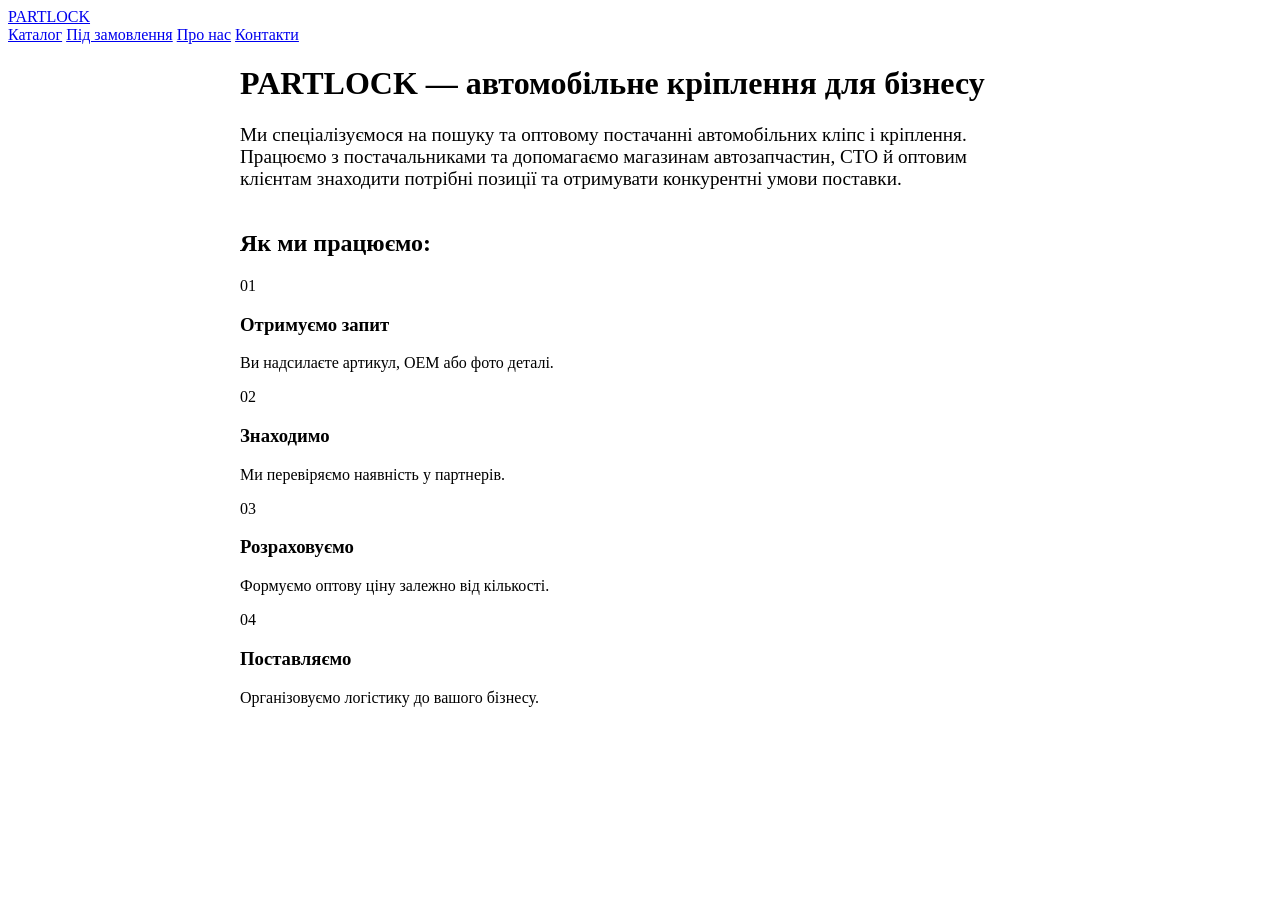
==== about.html @ 79aca122 "Create about.html" ====
<!DOCTYPE html>
<html lang="uk">
<head>
    <meta charset="UTF-8">
    <meta name="viewport" content="width=device-width, initial-scale=1.0">
    <title>Про нас | PARTLOCK</title>
    <link rel="stylesheet" href="css/style.css">
</head>
<body>
    <header class="header">
        <div class="container nav-bar">
            <a href="index.html" class="logo">PARTLOCK</a>
            <nav class="desktop-nav">
                <a href="catalog.html">Каталог</a>
                <a href="custom-order.html">Під замовлення</a>
                <a href="about.html" class="active">Про нас</a>
                <a href="contacts.html">Контакти</a>
            </nav>
        </div>
    </header>

    <main class="container generic-page">
        <div style="max-width: 800px; margin: 0 auto;">
            <h1>PARTLOCK — автомобільне кріплення для бізнесу</h1>
            <p class="mt-20 text-muted" style="font-size: 1.2rem;">Ми спеціалізуємося на пошуку та оптовому постачанні автомобільних кліпс і кріплення. Працюємо з постачальниками та допомагаємо магазинам автозапчастин, СТО й оптовим клієнтам знаходити потрібні позиції та отримувати конкурентні умови поставки.</p>
            
            <h2 class="mt-20" style="margin-top: 40px; margin-bottom: 20px;">Як ми працюємо:</h2>
            <div class="features">
                <div class="feature-card">
                    <div class="feature-number">01</div>
                    <h3>Отримуємо запит</h3>
                    <p>Ви надсилаєте артикул, OEM або фото деталі.</p>
                </div>
                <div class="feature-card">
                    <div class="feature-number">02</div>
                    <h3>Знаходимо</h3>
                    <p>Ми перевіряємо наявність у партнерів.</p>
                </div>
                <div class="feature-card">
                    <div class="feature-number">03</div>
                    <h3>Розраховуємо</h3>
                    <p>Формуємо оптову ціну залежно від кількості.</p>
                </div>
                <div class="feature-card">
                    <div class="feature-number">04</div>
                    <h3>Поставляємо</h3>
                    <p>Організовуємо логістику до вашого бізнесу.</p>
                </div>
            </div>
        </div>
    </main>
    <script src="js/app.js"></script>
</body>
</html>
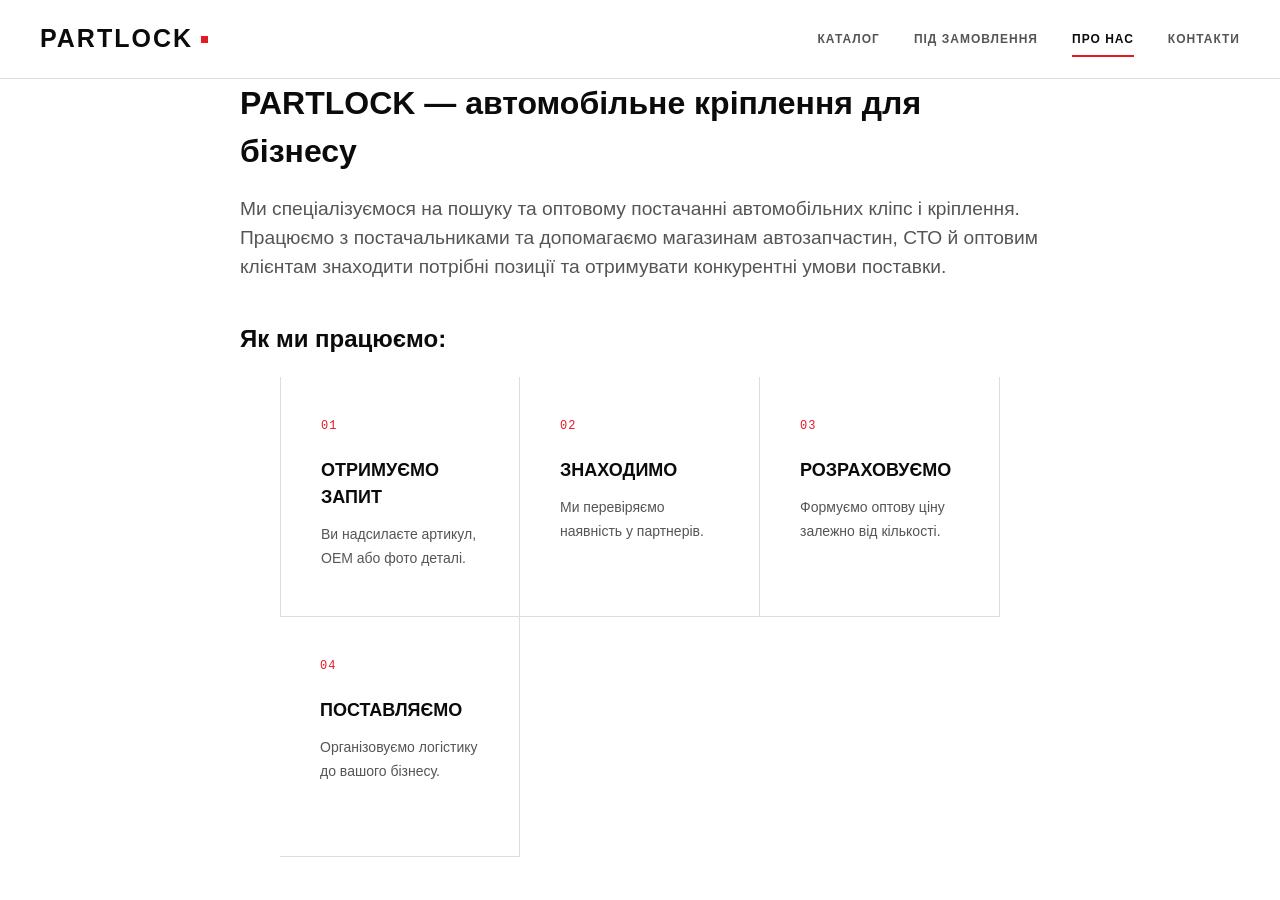
==== commit c7cbd243: "Update about.html" ====
--- a/about.html
+++ b/about.html
@@ -3,6 +3,7 @@
 <head>
     <meta charset="UTF-8">
     <meta name="viewport" content="width=device-width, initial-scale=1.0">
+    <link rel="icon" type="image/png" href="partlook_1_-removebg-preview.png">
     <title>Про нас | PARTLOCK</title>
     <link rel="stylesheet" href="css/style.css">
 </head>
--- a/css/style.css
+++ b/css/style.css
@@ -0,0 +1,1509 @@
+/* =========================================================
+   PARTLOCK — B2B AUTOMOTIVE DESIGN SYSTEM
+   Version 2.0
+   HTML / JS compatible with existing project
+   ========================================================= */
+
+:root {
+    --black: #0b0b0b;
+    --graphite: #171717;
+    --graphite-2: #242424;
+    --gray-dark: #555;
+    --gray: #888;
+    --gray-light: #f4f4f4;
+    --gray-soft: #fafafa;
+    --border: #dedede;
+    --border-dark: #bdbdbd;
+    --white: #ffffff;
+
+    --red: #e21b23;
+    --red-dark: #c9141b;
+
+    --viber: #7360f2;
+
+    --font-main:
+        Inter,
+        -apple-system,
+        BlinkMacSystemFont,
+        "Segoe UI",
+        Roboto,
+        Arial,
+        sans-serif;
+
+    --font-tech:
+        "Courier New",
+        Courier,
+        monospace;
+}
+
+/* =========================================================
+   RESET
+   ========================================================= */
+
+* {
+    margin: 0;
+    padding: 0;
+    box-sizing: border-box;
+}
+
+html {
+    scroll-behavior: smooth;
+}
+
+body {
+    min-height: 100vh;
+    background: var(--white);
+    color: var(--black);
+    font-family: var(--font-main);
+    line-height: 1.5;
+    -webkit-font-smoothing: antialiased;
+}
+
+button,
+input,
+select {
+    font: inherit;
+}
+
+button {
+    cursor: pointer;
+}
+
+a {
+    color: inherit;
+}
+
+img {
+    max-width: 100%;
+}
+
+/* =========================================================
+   GLOBAL
+   ========================================================= */
+
+main {
+    flex: 1;
+}
+
+.container {
+    width: 100%;
+    max-width: 1440px;
+    margin: 0 auto;
+    padding-left: 40px;
+    padding-right: 40px;
+}
+
+.w-100 {
+    width: 100%;
+}
+
+.mt-20 {
+    margin-top: 20px;
+}
+
+.text-center {
+    text-align: center;
+}
+
+.text-muted {
+    color: var(--gray-dark);
+}
+
+/* =========================================================
+   HEADER
+   ========================================================= */
+
+.header {
+    position: sticky;
+    top: 0;
+    z-index: 500;
+
+    width: 100%;
+
+    background: rgba(255, 255, 255, 0.96);
+    border-bottom: 1px solid var(--border);
+
+    backdrop-filter: blur(10px);
+}
+
+.nav-bar {
+    height: 78px;
+
+    display: flex;
+    align-items: center;
+    justify-content: space-between;
+}
+
+/* PARTLOCK LOGO */
+
+.logo {
+    position: relative;
+
+    display: inline-flex;
+    align-items: center;
+
+    color: var(--black);
+    text-decoration: none;
+
+    font-size: 25px;
+    font-weight: 800;
+    letter-spacing: 2px;
+}
+
+.logo::after {
+    content: "";
+
+    width: 7px;
+    height: 7px;
+
+    margin-left: 8px;
+
+    background: var(--red);
+}
+
+/* NAVIGATION */
+
+.desktop-nav {
+    display: flex;
+    align-items: center;
+    gap: 34px;
+}
+
+.desktop-nav a {
+    position: relative;
+
+    color: var(--gray-dark);
+    text-decoration: none;
+
+    font-size: 12px;
+    font-weight: 700;
+    letter-spacing: 1px;
+    text-transform: uppercase;
+
+    transition: color 0.2s ease;
+}
+
+.desktop-nav a::after {
+    content: "";
+
+    position: absolute;
+
+    left: 0;
+    bottom: -9px;
+
+    width: 0;
+    height: 2px;
+
+    background: var(--red);
+
+    transition: width 0.2s ease;
+}
+
+.desktop-nav a:hover,
+.desktop-nav a.active {
+    color: var(--black);
+}
+
+.desktop-nav a:hover::after,
+.desktop-nav a.active::after {
+    width: 100%;
+}
+
+/* =========================================================
+   BUTTONS
+   ========================================================= */
+
+.btn {
+    display: inline-flex;
+    align-items: center;
+    justify-content: center;
+
+    min-height: 44px;
+
+    padding: 12px 22px;
+
+    border: 1px solid var(--black);
+    border-radius: 0;
+
+    background: var(--black);
+    color: var(--white);
+
+    font-size: 12px;
+    font-weight: 700;
+    letter-spacing: 0.8px;
+    text-transform: uppercase;
+
+    text-decoration: none;
+
+    transition:
+        background 0.2s ease,
+        border-color 0.2s ease,
+        color 0.2s ease,
+        transform 0.2s ease;
+}
+
+.btn:hover {
+    background: var(--red);
+    border-color: var(--red);
+    color: var(--white);
+}
+
+.btn:active {
+    transform: translateY(1px);
+}
+
+.btn-primary {
+    background: var(--black);
+    border-color: var(--black);
+    color: var(--white);
+}
+
+.btn-primary:hover {
+    background: var(--red);
+    border-color: var(--red);
+}
+
+.btn-secondary {
+    background: var(--gray-light);
+    border-color: var(--border);
+    color: var(--black);
+}
+
+.btn-secondary:hover {
+    background: var(--black);
+    border-color: var(--black);
+    color: var(--white);
+}
+
+.btn-outline {
+    background: transparent;
+    border-color: var(--black);
+    color: var(--black);
+}
+
+.btn-outline:hover {
+    background: var(--black);
+    border-color: var(--black);
+    color: var(--white);
+}
+
+.btn-viber {
+    background: var(--viber);
+    border-color: var(--viber);
+    color: var(--white);
+}
+
+.btn-viber:hover {
+    background: #5d4bd4;
+    border-color: #5d4bd4;
+}
+
+.btn-ask-price {
+    margin-top: 4px;
+}
+
+/* =========================================================
+   HOME / HERO
+   ========================================================= */
+
+.hero {
+    padding: 110px 40px 100px;
+
+    background:
+        linear-gradient(
+            90deg,
+            rgba(0, 0, 0, 0.025) 1px,
+            transparent 1px
+        ),
+        linear-gradient(
+            rgba(0, 0, 0, 0.025) 1px,
+            transparent 1px
+        ),
+        var(--white);
+
+    background-size: 40px 40px;
+
+    border-bottom: 1px solid var(--border);
+}
+
+.hero h1 {
+    max-width: 900px;
+
+    margin-bottom: 24px;
+
+    color: var(--black);
+
+    font-size: clamp(40px, 6vw, 76px);
+    font-weight: 800;
+    line-height: 1.02;
+    letter-spacing: -2px;
+    text-transform: uppercase;
+}
+
+.hero h1::before {
+    content: "PARTLOCK / B2B AUTOMOTIVE";
+
+    display: block;
+
+    margin-bottom: 20px;
+
+    color: var(--red);
+
+    font-family: var(--font-tech);
+    font-size: 11px;
+    font-weight: 400;
+    letter-spacing: 2px;
+}
+
+.hero p {
+    max-width: 650px;
+
+    margin-bottom: 38px;
+
+    color: var(--gray-dark);
+
+    font-size: 18px;
+    line-height: 1.7;
+}
+
+.hero-buttons {
+    display: flex;
+    gap: 12px;
+    flex-wrap: wrap;
+}
+
+/* =========================================================
+   FEATURES
+   ========================================================= */
+
+.features {
+    display: grid;
+    grid-template-columns: repeat(3, 1fr);
+
+    max-width: 1440px;
+
+    margin: 0 auto;
+
+    padding: 0 40px;
+}
+
+.feature-card {
+    min-height: 240px;
+
+    padding: 40px;
+
+    background: var(--white);
+
+    border-right: 1px solid var(--border);
+    border-bottom: 1px solid var(--border);
+
+    border-radius: 0;
+
+    transition: background 0.2s ease;
+}
+
+.feature-card:first-child {
+    border-left: 1px solid var(--border);
+}
+
+.feature-card:hover {
+    background: var(--gray-soft);
+}
+
+.feature-number {
+    margin-bottom: 22px;
+
+    color: var(--red);
+
+    font-family: var(--font-tech);
+    font-size: 12px;
+    font-weight: 400;
+    letter-spacing: 1px;
+}
+
+.feature-card h3 {
+    margin-bottom: 12px;
+
+    font-size: 18px;
+    font-weight: 700;
+    text-transform: uppercase;
+}
+
+.feature-card p {
+    color: var(--gray-dark);
+
+    font-size: 14px;
+    line-height: 1.7;
+}
+
+/* =========================================================
+   CATALOG PAGE
+   ========================================================= */
+
+.catalog-page {
+    padding-top: 55px;
+    padding-bottom: 80px;
+}
+
+.catalog-header {
+    position: relative;
+
+    margin-bottom: 45px;
+
+    padding-bottom: 30px;
+
+    border-bottom: 1px solid var(--border);
+}
+
+.catalog-header::before {
+    content: "CATALOG / SYSTEM";
+
+    display: block;
+
+    margin-bottom: 12px;
+
+    color: var(--red);
+
+    font-family: var(--font-tech);
+    font-size: 10px;
+    letter-spacing: 2px;
+}
+
+.catalog-header h1 {
+    margin-bottom: 8px;
+
+    font-size: 38px;
+    font-weight: 800;
+    line-height: 1.1;
+    letter-spacing: -0.8px;
+    text-transform: uppercase;
+}
+
+.catalog-header p {
+    margin-bottom: 28px;
+
+    color: var(--gray-dark);
+
+    font-size: 15px;
+}
+
+/* SEARCH */
+
+.search-wrapper {
+    position: relative;
+}
+
+.search-wrapper::before {
+    content: "SEARCH";
+
+    position: absolute;
+
+    top: -7px;
+    left: 14px;
+
+    padding: 0 5px;
+
+    background: var(--white);
+
+    color: var(--red);
+
+    font-family: var(--font-tech);
+    font-size: 9px;
+    letter-spacing: 1px;
+
+    z-index: 1;
+}
+
+.search-wrapper input {
+    width: 100%;
+
+    height: 52px;
+
+    padding: 0 16px;
+
+    background: var(--gray-soft);
+
+    border: 1px solid var(--border);
+    border-radius: 0;
+
+    color: var(--black);
+
+    font-size: 14px;
+
+    outline: none;
+
+    transition: border 0.2s ease;
+}
+
+.search-wrapper input:focus {
+    background: var(--white);
+
+    border-color: var(--black);
+
+    box-shadow: inset 3px 0 0 var(--red);
+}
+
+.search-wrapper input::placeholder {
+    color: #999;
+}
+
+/* MOBILE FILTER BUTTON */
+
+.mobile-filter-btn {
+    display: none;
+}
+
+/* =========================================================
+   CATALOG LAYOUT
+   ========================================================= */
+
+.catalog-layout {
+    display: grid;
+
+    grid-template-columns: 250px minmax(0, 1fr);
+
+    gap: 45px;
+}
+
+/* =========================================================
+   SIDEBAR
+   ========================================================= */
+
+.sidebar {
+    width: 100%;
+}
+
+.filter-group {
+    margin-bottom: 30px;
+}
+
+.filter-group h3 {
+    margin-bottom: 14px;
+
+    padding-bottom: 11px;
+
+    border-bottom: 1px solid var(--border);
+
+    color: var(--black);
+
+    font-size: 11px;
+    font-weight: 800;
+    letter-spacing: 1px;
+    text-transform: uppercase;
+}
+
+.filter-options label {
+    display: flex;
+    align-items: center;
+
+    min-height: 30px;
+
+    margin-bottom: 5px;
+
+    color: var(--gray-dark);
+
+    font-size: 13px;
+
+    cursor: pointer;
+
+    transition: color 0.15s ease;
+}
+
+.filter-options label:hover {
+    color: var(--black);
+}
+
+.filter-options input {
+    width: 15px;
+    height: 15px;
+
+    margin-right: 10px;
+
+    accent-color: var(--red);
+
+    cursor: pointer;
+}
+
+.sidebar .btn-secondary {
+    margin-top: 5px;
+}
+
+/* =========================================================
+   CATALOG CONTROLS
+   ========================================================= */
+
+.catalog-controls {
+    display: flex;
+    align-items: center;
+    justify-content: space-between;
+
+    min-height: 45px;
+
+    margin-bottom: 22px;
+
+    padding-bottom: 15px;
+
+    border-bottom: 1px solid var(--border);
+}
+
+#resultCount {
+    color: var(--gray-dark);
+
+    font-family: var(--font-tech);
+    font-size: 11px;
+    text-transform: uppercase;
+    letter-spacing: 0.5px;
+}
+
+.sort-wrapper {
+    display: flex;
+    align-items: center;
+    gap: 10px;
+}
+
+.sort-wrapper label {
+    color: var(--gray-dark);
+
+    font-family: var(--font-tech);
+    font-size: 10px;
+    text-transform: uppercase;
+}
+
+.sort-wrapper select {
+    min-width: 190px;
+    height: 38px;
+
+    padding: 0 12px;
+
+    background: var(--white);
+
+    border: 1px solid var(--border);
+    border-radius: 0;
+
+    color: var(--black);
+
+    font-size: 12px;
+
+    outline: none;
+
+    cursor: pointer;
+}
+
+.sort-wrapper select:focus {
+    border-color: var(--black);
+}
+
+/* =========================================================
+   PRODUCT GRID
+   ========================================================= */
+
+.product-grid {
+    display: grid;
+
+    grid-template-columns:
+        repeat(auto-fill, minmax(245px, 1fr));
+
+    gap: 20px;
+
+    align-items: stretch;
+}
+
+/* =========================================================
+   PRODUCT CARD
+   ========================================================= */
+
+.product-card {
+    position: relative;
+
+    display: flex;
+    flex-direction: column;
+
+    min-width: 0;
+
+    padding: 18px;
+
+    background: var(--white);
+
+    border: 1px solid var(--border);
+    border-radius: 0;
+
+    color: inherit;
+
+    transition:
+        border-color 0.2s ease,
+        box-shadow 0.2s ease,
+        transform 0.2s ease;
+
+    overflow: hidden;
+}
+
+.product-card::before {
+    content: "";
+
+    position: absolute;
+
+    top: 0;
+    left: 0;
+
+    width: 3px;
+    height: 0;
+
+    background: var(--red);
+
+    transition: height 0.25s ease;
+}
+
+.product-card:hover {
+    border-color: var(--graphite);
+
+    box-shadow: 7px 7px 0 rgba(0, 0, 0, 0.035);
+
+    transform: translateY(-2px);
+}
+
+.product-card:hover::before {
+    height: 100%;
+}
+
+/* PRODUCT IMAGE */
+
+.product-img {
+    width: 100%;
+    height: 190px;
+
+    margin-bottom: 18px;
+
+    object-fit: contain;
+
+    background: var(--gray-soft);
+
+    border-radius: 0;
+
+    mix-blend-mode: multiply;
+}
+
+/* PRODUCT NAME */
+
+.product-name {
+    margin-bottom: 8px;
+
+    color: var(--black);
+
+    font-size: 15px;
+    font-weight: 700;
+    line-height: 1.35;
+}
+
+/* OEM */
+
+.product-oem {
+    display: inline-flex;
+    align-self: flex-start;
+
+    margin-bottom: 15px;
+    padding: 4px 7px;
+
+    background: var(--gray-light);
+
+    border: 1px solid var(--border);
+
+    color: var(--gray-dark);
+
+    font-family: var(--font-tech);
+    font-size: 10px;
+    letter-spacing: 0.5px;
+
+    text-transform: uppercase;
+}
+
+/* DETAILS */
+
+.product-details {
+    flex-grow: 1;
+
+    margin-bottom: 18px;
+    padding-top: 13px;
+
+    border-top: 1px dashed var(--border);
+
+    color: var(--gray-dark);
+
+    font-size: 12px;
+    line-height: 1.7;
+}
+
+.product-details p {
+    display: flex;
+    justify-content: space-between;
+}
+
+.product-details p::first-line {
+    color: var(--black);
+}
+
+/* PRICE */
+
+.product-price {
+    margin-bottom: 15px;
+
+    color: var(--black);
+
+    font-size: 18px;
+    font-weight: 800;
+}
+
+.product-card .btn {
+    width: 100%;
+}
+
+/* =========================================================
+   PRODUCT DETAILS PAGE
+   ========================================================= */
+
+.product-page {
+    padding-top: 45px;
+    padding-bottom: 70px;
+}
+
+.breadcrumbs {
+    margin-bottom: 30px;
+
+    color: var(--gray);
+
+    font-family: var(--font-tech);
+    font-size: 10px;
+    text-transform: uppercase;
+}
+
+.breadcrumbs a {
+    color: var(--black);
+    text-decoration: none;
+}
+
+.breadcrumbs a:hover {
+    color: var(--red);
+}
+
+.product-details-layout {
+    display: grid;
+
+    grid-template-columns: 1fr 1fr;
+
+    gap: 60px;
+}
+
+.product-image-box img {
+    width: 100%;
+    height: 500px;
+
+    object-fit: contain;
+
+    background: var(--gray-soft);
+
+    border: 1px solid var(--border);
+    border-radius: 0;
+}
+
+.pd-oem {
+    margin-top: 8px;
+
+    color: var(--gray-dark);
+
+    font-family: var(--font-tech);
+    font-size: 12px;
+}
+
+.pd-specs {
+    margin-top: 25px;
+}
+
+.pd-specs p {
+    display: flex;
+    justify-content: space-between;
+
+    padding: 11px 0;
+
+    border-bottom: 1px solid var(--border);
+
+    font-size: 13px;
+}
+
+.pd-prices {
+    margin-top: 30px;
+}
+
+.pd-prices ul {
+    list-style: none;
+    margin-top: 12px;
+}
+
+.pd-prices li {
+    display: flex;
+    justify-content: space-between;
+
+    padding: 13px 15px;
+
+    margin-bottom: 4px;
+
+    background: var(--gray-light);
+
+    border-left: 2px solid transparent;
+
+    font-size: 13px;
+}
+
+.pd-prices li:hover {
+    border-left-color: var(--red);
+}
+
+.pd-prices li strong {
+    font-weight: 800;
+}
+
+/* =========================================================
+   EMPTY STATE
+   ========================================================= */
+
+.empty-state {
+    grid-column: 1 / -1;
+
+    padding: 70px 30px;
+
+    background:
+        linear-gradient(
+            135deg,
+            var(--gray-soft) 25%,
+            transparent 25%
+        );
+
+    background-size: 5px 5px;
+
+    border: 1px solid var(--border);
+
+    text-align: center;
+}
+
+.empty-state h3 {
+    margin-bottom: 10px;
+
+    font-size: 20px;
+    text-transform: uppercase;
+}
+
+.empty-state p {
+    margin-bottom: 20px;
+
+    color: var(--gray-dark);
+
+    font-size: 14px;
+}
+
+/* =========================================================
+   MODAL
+   ========================================================= */
+
+.modal-overlay {
+    position: fixed;
+
+    inset: 0;
+
+    display: none;
+
+    align-items: center;
+    justify-content: center;
+
+    padding: 20px;
+
+    background: rgba(0, 0, 0, 0.82);
+
+    z-index: 2000;
+
+    backdrop-filter: blur(5px);
+}
+
+.modal-overlay.active {
+    display: flex;
+}
+
+.modal-content {
+    position: relative;
+
+    width: 100%;
+    max-width: 480px;
+
+    padding: 32px;
+
+    background: var(--white);
+
+    border: 1px solid var(--graphite);
+
+    border-top: 3px solid var(--red);
+
+    border-radius: 0;
+
+    box-shadow: 15px 15px 0 rgba(255, 255, 255, 0.05);
+}
+
+.modal-header {
+    display: flex;
+    align-items: flex-start;
+    justify-content: space-between;
+
+    margin-bottom: 25px;
+
+    padding-bottom: 17px;
+
+    border-bottom: 1px solid var(--border);
+}
+
+.modal-header h2 {
+    padding-right: 30px;
+
+    font-size: 20px;
+    line-height: 1.25;
+    text-transform: uppercase;
+}
+
+.modal-header::before {
+    content: "ORDER REQUEST";
+
+    position: absolute;
+
+    top: 13px;
+    left: 32px;
+
+    color: var(--red);
+
+    font-family: var(--font-tech);
+    font-size: 9px;
+    letter-spacing: 1px;
+}
+
+.modal-header h2 {
+    margin-top: 15px;
+}
+
+.close-modal {
+    display: flex;
+    align-items: center;
+    justify-content: center;
+
+    width: 30px;
+    height: 30px;
+
+    padding: 0;
+
+    background: transparent;
+
+    border: none;
+
+    color: var(--gray-dark);
+
+    font-size: 27px;
+    line-height: 1;
+
+    cursor: pointer;
+
+    transition: color 0.2s ease;
+}
+
+.close-modal:hover {
+    color: var(--red);
+    background: transparent;
+}
+
+.modal-body p {
+    margin-bottom: 10px;
+
+    color: var(--gray-dark);
+
+    font-size: 13px;
+}
+
+.modal-body p strong {
+    color: var(--black);
+}
+
+.form-group {
+    margin-top: 22px;
+}
+
+.form-group label {
+    display: block;
+
+    margin-bottom: 7px;
+
+    color: var(--gray-dark);
+
+    font-family: var(--font-tech);
+    font-size: 10px;
+    text-transform: uppercase;
+}
+
+.form-group input {
+    width: 100%;
+    height: 46px;
+
+    padding: 0 13px;
+
+    background: var(--gray-soft);
+
+    border: 1px solid var(--border);
+    border-radius: 0;
+
+    font-size: 14px;
+
+    outline: none;
+}
+
+.form-group input:focus {
+    background: var(--white);
+
+    border-color: var(--black);
+
+    box-shadow: inset 3px 0 0 var(--red);
+}
+
+.modal-buttons {
+    display: flex;
+    flex-direction: column;
+
+    gap: 8px;
+
+    margin-top: 22px;
+}
+
+.modal-buttons .btn {
+    min-height: 48px;
+}
+
+/* =========================================================
+   SIDEBAR MOBILE
+   ========================================================= */
+
+.sidebar-overlay {
+    display: none;
+
+    position: fixed;
+
+    inset: 0;
+
+    background: rgba(0, 0, 0, 0.55);
+
+    z-index: 1000;
+}
+
+.mobile-only {
+    display: none;
+}
+
+/* =========================================================
+   FOOTER
+   ========================================================= */
+
+.footer {
+    margin-top: 50px;
+
+    padding: 45px 20px;
+
+    background: var(--black);
+
+    color: var(--white);
+
+    border-top: 3px solid var(--red);
+}
+
+.footer-content {
+    display: flex;
+    justify-content: space-between;
+
+    gap: 30px;
+
+    margin-bottom: 30px;
+}
+
+.footer-links {
+    display: flex;
+    gap: 25px;
+    flex-wrap: wrap;
+}
+
+.footer-links a {
+    color: #aaa;
+
+    text-decoration: none;
+
+    font-size: 13px;
+}
+
+.footer-links a:hover {
+    color: var(--white);
+}
+
+.footer-bottom {
+    padding-top: 20px;
+
+    border-top: 1px solid #292929;
+
+    color: #777;
+
+    font-family: var(--font-tech);
+    font-size: 10px;
+
+    text-align: center;
+}
+
+/* =========================================================
+   MOBILE
+   ========================================================= */
+
+@media (max-width: 992px) {
+
+    .container {
+        padding-left: 25px;
+        padding-right: 25px;
+    }
+
+    .catalog-layout {
+        grid-template-columns: 1fr;
+    }
+
+    .product-details-layout {
+        grid-template-columns: 1fr;
+        gap: 35px;
+    }
+
+    .product-image-box img {
+        height: 400px;
+    }
+
+    .features {
+        grid-template-columns: 1fr;
+    }
+
+    .feature-card {
+        border-left: 1px solid var(--border);
+        border-right: 1px solid var(--border);
+    }
+}
+
+/* =========================================================
+   MOBILE 768
+   ========================================================= */
+
+@media (max-width: 768px) {
+
+    .container {
+        padding-left: 18px;
+        padding-right: 18px;
+    }
+
+    /* HEADER */
+
+    .nav-bar {
+        height: 68px;
+    }
+
+    .logo {
+        font-size: 21px;
+    }
+
+    .desktop-nav {
+        display: none;
+    }
+
+    /* HERO */
+
+    .hero {
+        padding: 70px 20px;
+    }
+
+    .hero h1 {
+        font-size: 38px;
+        letter-spacing: -1px;
+    }
+
+    .hero p {
+        font-size: 15px;
+    }
+
+    .hero-buttons {
+        flex-direction: column;
+    }
+
+    .hero-buttons .btn {
+        width: 100%;
+    }
+
+    /* CATALOG */
+
+    .catalog-page {
+        padding-top: 35px;
+    }
+
+    .catalog-header h1 {
+        font-size: 29px;
+    }
+
+    .mobile-filter-btn {
+        display: flex;
+    }
+
+    .catalog-layout {
+        display: block;
+    }
+
+    /* SIDEBAR */
+
+    .sidebar {
+        position: fixed;
+
+        top: 0;
+        left: -320px;
+
+        width: 300px;
+        height: 100vh;
+
+        padding: 22px;
+
+        background: var(--white);
+
+        z-index: 1001;
+
+        overflow-y: auto;
+
+        border-right: 1px solid var(--border);
+
+        transition: transform 0.25s ease;
+    }
+
+    .sidebar.open {
+        transform: translateX(320px);
+    }
+
+    .sidebar-overlay.active {
+        display: block;
+    }
+
+    .mobile-only {
+        display: flex;
+
+        align-items: center;
+        justify-content: space-between;
+
+        margin-bottom: 25px;
+        padding-bottom: 15px;
+
+        border-bottom: 1px solid var(--border);
+    }
+
+    .mobile-only h3 {
+        font-size: 14px;
+        text-transform: uppercase;
+    }
+
+    .close-sidebar {
+        background: transparent;
+        border: none;
+
+        color: var(--black);
+
+        font-size: 28px;
+        line-height: 1;
+    }
+
+    /* CONTROLS */
+
+    .catalog-controls {
+        align-items: flex-start;
+        flex-direction: column;
+
+        gap: 12px;
+    }
+
+    .sort-wrapper {
+        width: 100%;
+    }
+
+    .sort-wrapper select {
+        flex: 1;
+        width: 100%;
+    }
+
+    /* PRODUCTS */
+
+    .product-grid {
+        grid-template-columns: repeat(2, minmax(0, 1fr));
+        gap: 12px;
+    }
+
+    .product-card {
+        padding: 13px;
+    }
+
+    .product-img {
+        height: 140px;
+    }
+
+    .product-name {
+        font-size: 13px;
+    }
+
+    .product-details {
+        font-size: 11px;
+    }
+
+    .product-details p {
+        display: block;
+        margin-bottom: 3px;
+    }
+
+    .product-price {
+        font-size: 15px;
+    }
+
+    .product-card .btn {
+        min-height: 42px;
+
+        padding: 9px;
+
+        font-size: 10px;
+    }
+
+    /* MODAL */
+
+    .modal-content {
+        padding: 25px 20px;
+    }
+
+    /* FOOTER */
+
+    .footer-content {
+        flex-direction: column;
+        text-align: center;
+        align-items: center;
+    }
+
+    .footer-links {
+        justify-content: center;
+    }
+}
+
+/* =========================================================
+   VERY SMALL PHONES
+   ========================================================= */
+
+@media (max-width: 420px) {
+
+    .product-grid {
+        grid-template-columns: 1fr;
+    }
+
+    .product-img {
+        height: 190px;
+    }
+
+    .hero h1 {
+        font-size: 32px;
+    }
+}
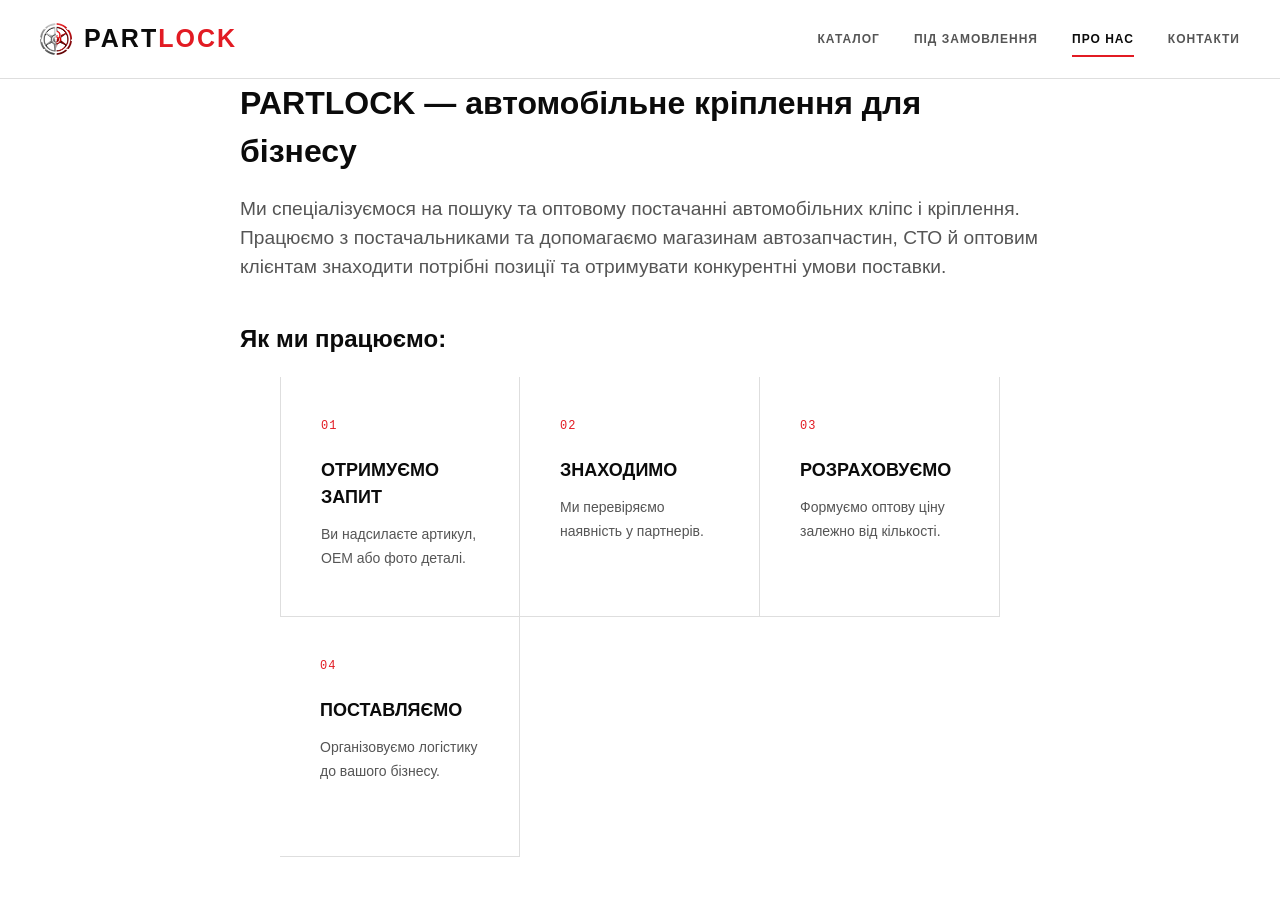
==== commit dc077655: "Update about.html" ====
--- a/about.html
+++ b/about.html
@@ -3,14 +3,16 @@
 <head>
     <meta charset="UTF-8">
     <meta name="viewport" content="width=device-width, initial-scale=1.0">
-    <link rel="icon" type="image/png" href="partlook_1_-removebg-preview.png">
+    <link rel="icon" type="image/png" href="favicon.png">
     <title>Про нас | PARTLOCK</title>
     <link rel="stylesheet" href="css/style.css">
 </head>
 <body>
     <header class="header">
         <div class="container nav-bar">
-            <a href="index.html" class="logo">PARTLOCK</a>
+            <a href="index.html" class="logo">
+    <img src="favicon.png" alt="Partlock Logo">PART<span>LOCK</span>
+</a>
             <nav class="desktop-nav">
                 <a href="catalog.html">Каталог</a>
                 <a href="custom-order.html">Під замовлення</a>
--- a/css/style.css
+++ b/css/style.css
@@ -138,27 +138,24 @@
 
 .logo {
     position: relative;
-
     display: inline-flex;
     align-items: center;
-
     color: var(--black);
     text-decoration: none;
-
     font-size: 25px;
     font-weight: 800;
     letter-spacing: 2px;
 }
 
-.logo::after {
-    content: "";
-
-    width: 7px;
-    height: 7px;
-
-    margin-left: 8px;
-
-    background: var(--red);
+.logo img {
+    width: 32px;
+    height: 32px;
+    margin-right: 12px;
+    object-fit: contain;
+}
+
+.logo span {
+    color: var(--red);
 }
 
 /* NAVIGATION */
@@ -915,6 +912,8 @@
 
 .pd-specs {
     margin-top: 25px;
+
+    border-top: 1px solid var(--border);
 }
 
 .pd-specs p {
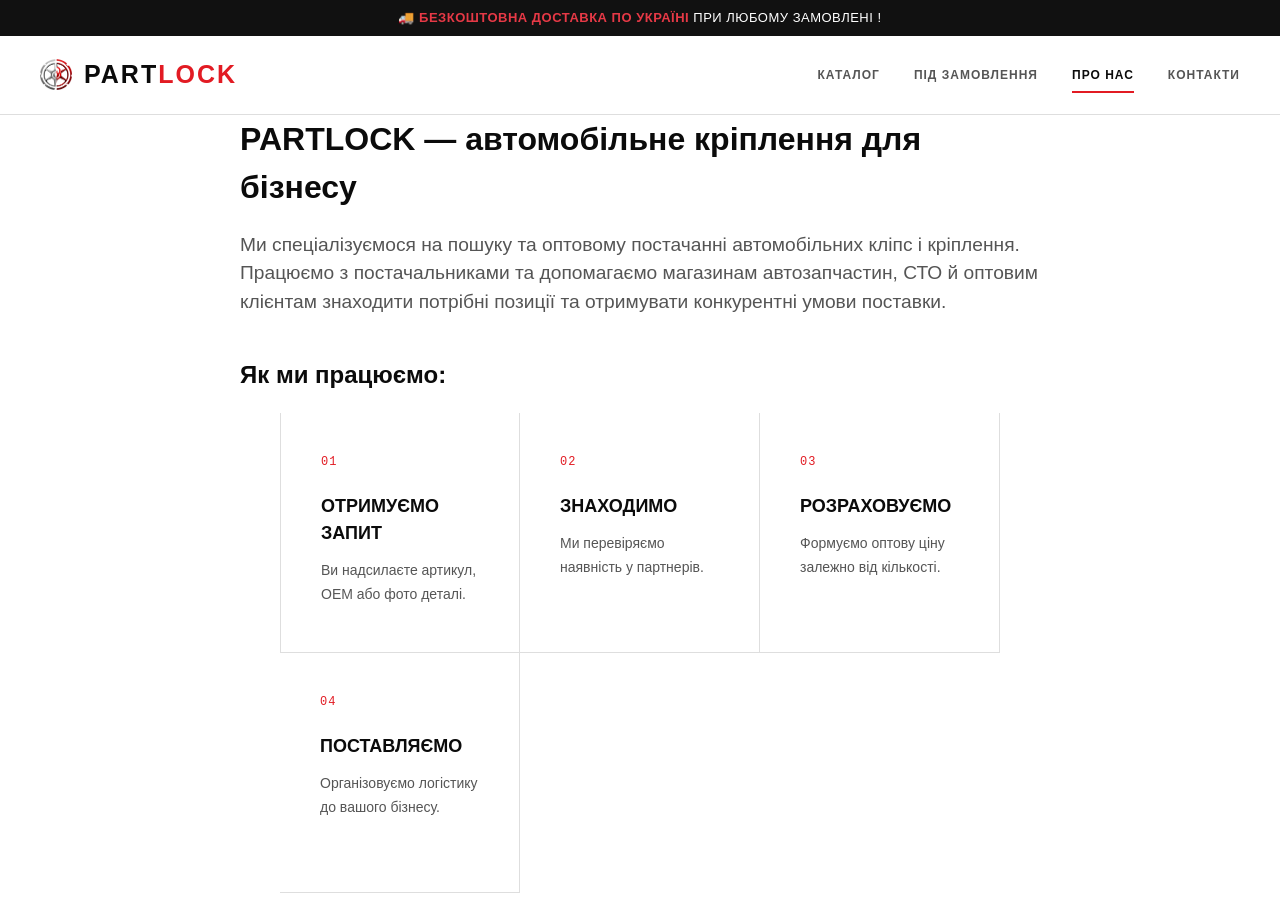
==== commit 6e4cb6c8: "Update about.html" ====
--- a/about.html
+++ b/about.html
@@ -9,6 +9,9 @@
 </head>
 <body>
     <header class="header">
+        <div class="top-announcement-bar">
+  <span>🚚 <strong>БЕЗКОШТОВНА ДОСТАВКА ПО УКРАЇНІ</strong> при любому замовлені !</span>
+</div>
         <div class="container nav-bar">
             <a href="index.html" class="logo">
     <img src="favicon.png" alt="Partlock Logo">PART<span>LOCK</span>
--- a/css/style.css
+++ b/css/style.css
@@ -1486,6 +1486,7 @@
     .footer-links {
         justify-content: center;
     }
+   
 }
 
 /* =========================================================
@@ -1506,3 +1507,19 @@
         font-size: 32px;
     }
 }
+.top-announcement-bar {
+  background-color: #111111;
+  color: #ffffff;
+  text-align: center;
+  padding: 8px 15px;
+  font-size: 13px;
+  text-transform: uppercase;
+  letter-spacing: 0.5px;
+  width: 100%;
+}
+
+.top-announcement-bar strong {
+  color: #e63946;
+}
+
+
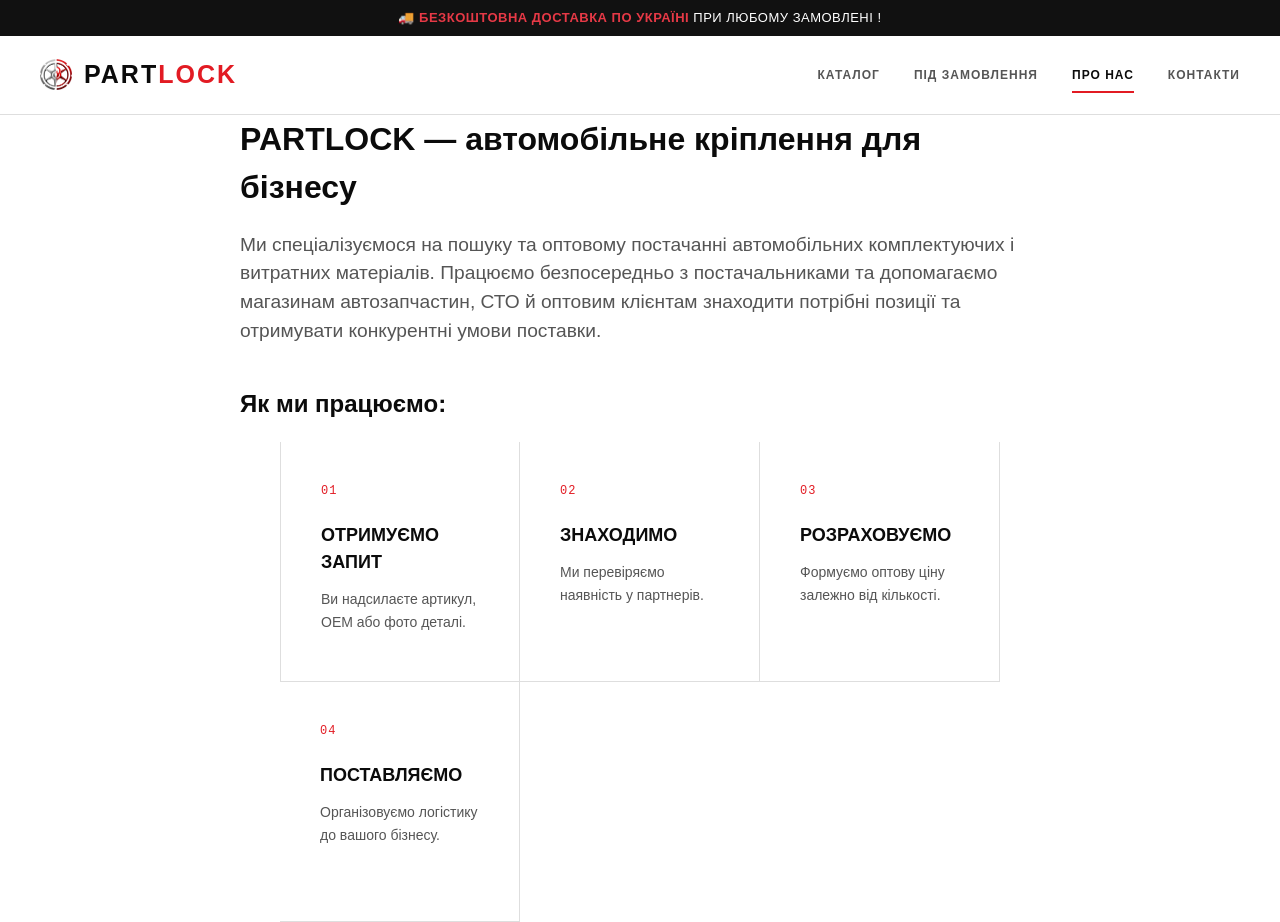
==== commit d4370634: "Update about.html" ====
--- a/about.html
+++ b/about.html
@@ -28,7 +28,7 @@
     <main class="container generic-page">
         <div style="max-width: 800px; margin: 0 auto;">
             <h1>PARTLOCK — автомобільне кріплення для бізнесу</h1>
-            <p class="mt-20 text-muted" style="font-size: 1.2rem;">Ми спеціалізуємося на пошуку та оптовому постачанні автомобільних кліпс і кріплення. Працюємо з постачальниками та допомагаємо магазинам автозапчастин, СТО й оптовим клієнтам знаходити потрібні позиції та отримувати конкурентні умови поставки.</p>
+            <p class="mt-20 text-muted" style="font-size: 1.2rem;">Ми спеціалізуємося на пошуку та оптовому постачанні автомобільних комплектуючих і витратних матеріалів. Працюємо безпосередньо з постачальниками та допомагаємо магазинам автозапчастин, СТО й оптовим клієнтам знаходити потрібні позиції та отримувати конкурентні умови поставки.</p>
             
             <h2 class="mt-20" style="margin-top: 40px; margin-bottom: 20px;">Як ми працюємо:</h2>
             <div class="features">
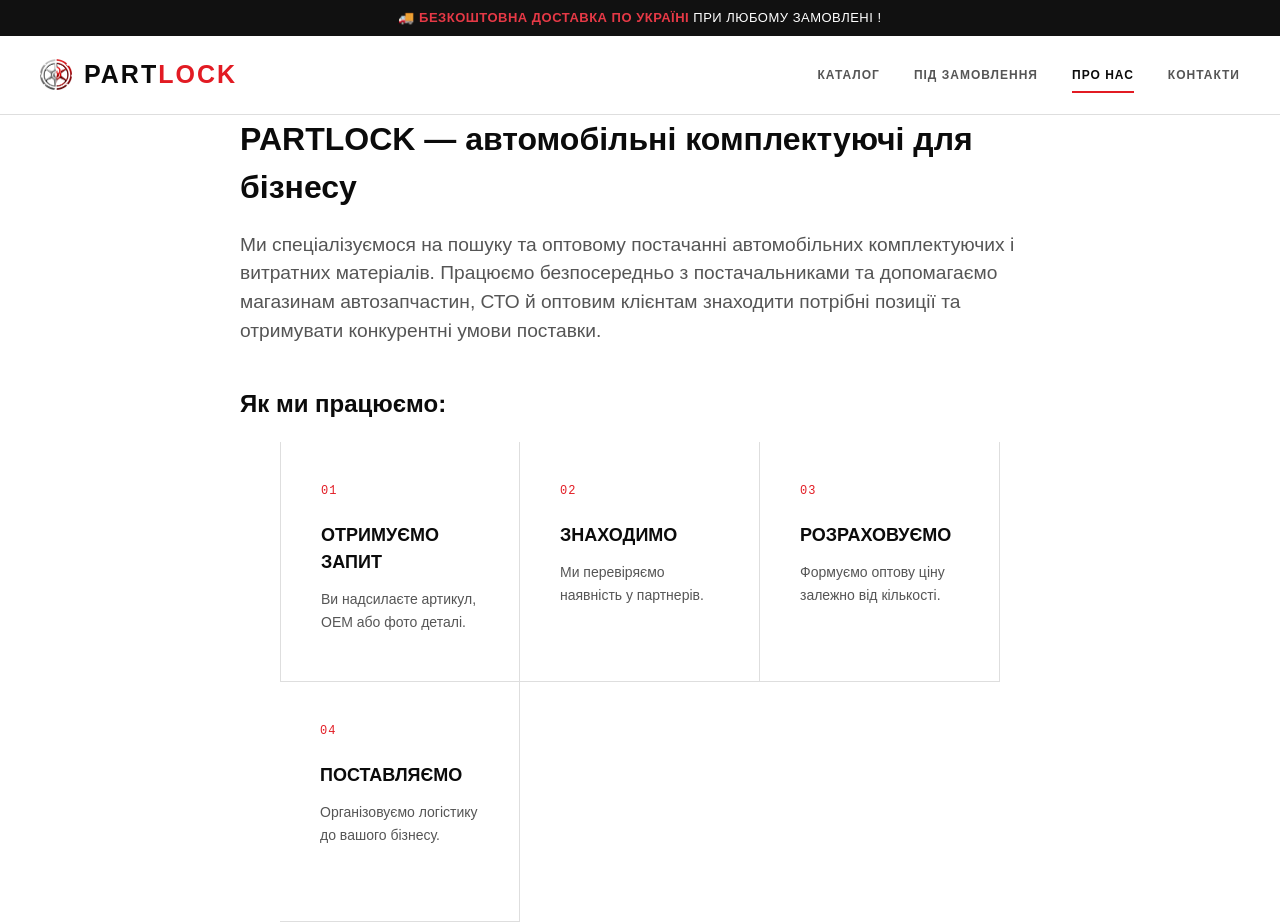
==== commit e04c2118: "Update about.html" ====
--- a/about.html
+++ b/about.html
@@ -27,7 +27,7 @@
 
     <main class="container generic-page">
         <div style="max-width: 800px; margin: 0 auto;">
-            <h1>PARTLOCK — автомобільне кріплення для бізнесу</h1>
+            <h1>PARTLOCK — автомобільні комплектуючі для бізнесу</h1>
             <p class="mt-20 text-muted" style="font-size: 1.2rem;">Ми спеціалізуємося на пошуку та оптовому постачанні автомобільних комплектуючих і витратних матеріалів. Працюємо безпосередньо з постачальниками та допомагаємо магазинам автозапчастин, СТО й оптовим клієнтам знаходити потрібні позиції та отримувати конкурентні умови поставки.</p>
             
             <h2 class="mt-20" style="margin-top: 40px; margin-bottom: 20px;">Як ми працюємо:</h2>
